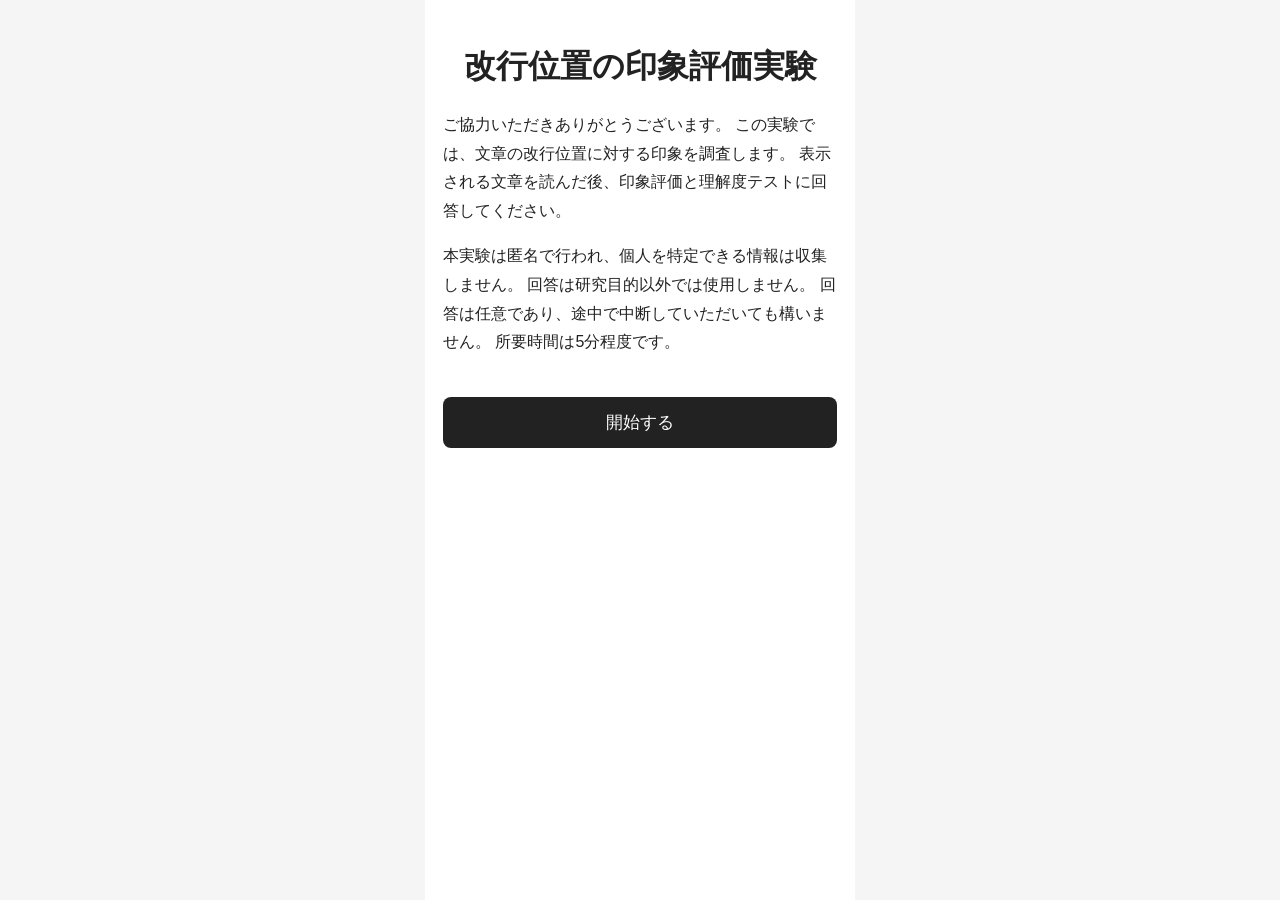
==== index.html @ 73251484 "印象評価の向きを反転、説明文と読書頻度の選択肢を更新 - SD法の形容詞対を左右入れ替え(1=ネガティブ側、6=ポジティブ側) - 開始画面の説明文に匿名性・任意参加/途中離脱可能の記載を追加 - 読" ====
<!DOCTYPE html>
<html lang="ja">
<head>
  <meta charset="UTF-8">
  <meta name="viewport" content="width=device-width, initial-scale=1.0">
  <title>改行位置の印象評価実験</title>
  <link rel="stylesheet" href="style.css">
</head>
<body>

<div id="startPage" class="page">
  <h1>改行位置の印象評価実験</h1>
  <p>
    ご協力いただきありがとうございます。
    この実験では、文章の改行位置に対する印象を調査します。
    表示される文章を読んだ後、印象評価と理解度テストに回答してください。
  </p>
  <p>
    本実験は匿名で行われ、個人を特定できる情報は収集しません。
    回答は研究目的以外では使用しません。
    回答は任意であり、途中で中断していただいても構いません。
    所要時間は5分程度です。
  </p>
   <button onclick="showPage('attributePage')">開始する</button>
</div>

<div id="attributePage" class="page hidden">


  <h2>属性入力</h2>

  <label>年齢</label>
  <input type="number" id="age" placeholder="例：21">

  <label>性別</label>
  <select id="gender">
    <option value="">選択してください</option>
    <option value="男">男</option>
    <option value="女">女</option>
    <option value="その他">その他</option>
    <option value="無回答">無回答</option>
  </select>

  <label>実験を受けている場所</label>
  <select id="place">
    <option value="">選択してください</option>
    <option value="大学">大学</option>
    <option value="自宅">自宅</option>
    <option value="その他">その他</option>
    <option value="無回答">無回答</option>
  </select>

  <label>読書頻度</label>
  <select id="readingHabit">
    <option value="">選択してください</option>
    <option value="ほとんど読まない">ほとんど読まない</option>
    <option value="月に1〜3冊">月に1〜3冊</option>
    <option value="月に4〜7冊">月に4〜7冊</option>
    <option value="月に8冊以上">月に8冊以上</option>
  </select>

  <label>1日のスマホ利用時間</label>
  <select id="smartphoneTime">
    <option value="">選択してください</option>
    <option value="1時間未満">1時間未満</option>
    <option value="1〜3時間">1〜3時間</option>
    <option value="3〜5時間">3〜5時間</option>
    <option value="5時間以上">5時間以上</option>
  </select>

  <button onclick="startExperiment()">実験を始める</button>
</div>

<div id="textPage" class="page hidden">
  <h2 id="textTitle"></h2>
  <img id="textImage" src="" alt="実験文章">
  <button onclick="goSurvey()">読み終わった</button>
</div>


<div id="surveyPage" class="page hidden">
  <h2>印象評価</h2>
  <p>文章の内容ではなく、改行のされ方について評価してください。</p>
  <div id="surveyArea"></div>
  <button onclick="goQuiz()">次へ</button>
</div>

<div id="quizPage" class="page hidden">
  <h2>理解度テスト</h2>
  <div id="quizArea"></div>
  <button onclick="saveResult()">次へ</button>
</div>

<div id="endPage" class="page hidden">
  <h2>ご協力ありがとうございました</h2>
  <p>送信ボタンを押して回答を送信してください。</p>
  <button onclick="submitData()">送信する</button>
  <p id="sendStatus"></p>
</div>

<script src="script.js"></script>
</body>
</html>
---- style.css ----
body {
  margin: 0;
  font-family: sans-serif;
  background: #f5f5f5;
  color: #222;
}

.page {
  max-width: 430px;
  min-height: 100vh;
  margin: 0 auto;
  padding: 24px 18px;
  box-sizing: border-box;
  background: white;
}


.hidden {
  display: none;
}

h1, h2 {
  text-align: center;
}

p {
  font-size: 16px;
  line-height: 1.8;
}

label {
  display: block;
  margin-top: 18px;
  font-size: 16px;
}

input, select {
  width: 100%;
  padding: 12px;
  margin-top: 6px;
  font-size: 16px;
  box-sizing: border-box;
}

button {
  width: 100%;
  padding: 14px;
  margin-top: 24px;
  font-size: 17px;
  border: none;
  border-radius: 8px;
  background: #222;
  color: white;
}

#textImage {
  width: 100%;
  max-width: 390px;
  display: block;
  margin: 20px auto;
  border: 1px solid #ccc;
}

.question {
  margin-bottom: 24px;
}

.question label {
  display: flex;
  align-items: center;
  gap: 10px;
  margin: 12px 0;
  font-size: 16px;
}

.question input[type="radio"] {
  width: auto;
  margin: 0;
  padding: 0;
}

.sd-item {
  margin-bottom: 26px;
}

.sd-labels {
  display: flex;
  justify-content: space-between;
  font-size: 14px;
  margin-bottom: 8px;
}

.sd-scale {
  display: flex;
  justify-content: space-between;
}

.sd-scale label {
  display: block;
  text-align: center;
  font-size: 13px;
  margin-top: 0;
}

.sd-scale input[type="radio"] {
  width: auto;
  margin: 0;
  padding: 0;
}

input[type="radio"] {
  transform: scale(1.2);
}
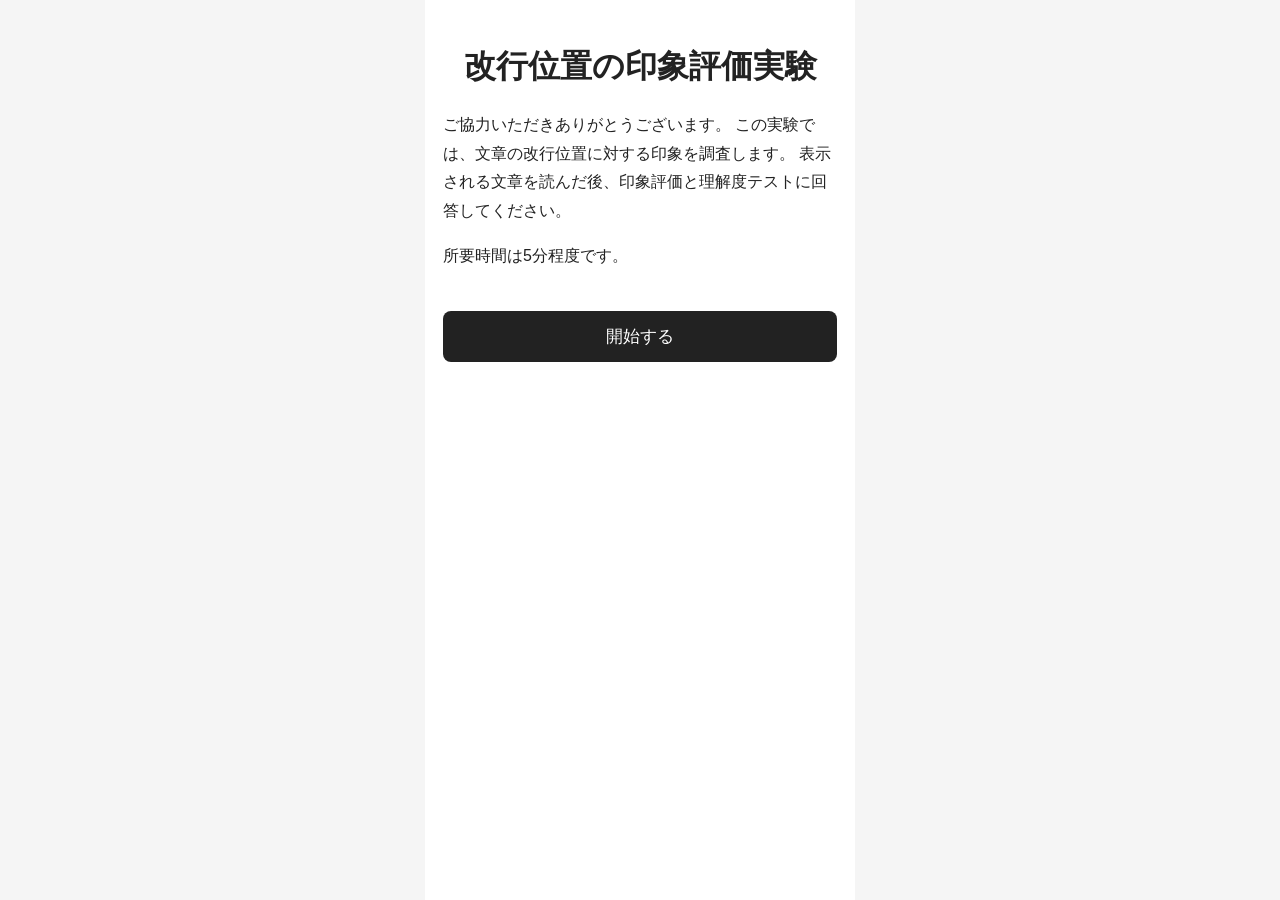
==== commit d978738c: "実験参加の同意ページを追加 Co-Authored-By: Claude Opus 5.5 <noreply@anthropic.com>" ====
--- a/index.html
+++ b/index.html
@@ -15,13 +15,55 @@
     この実験では、文章の改行位置に対する印象を調査します。
     表示される文章を読んだ後、印象評価と理解度テストに回答してください。
   </p>
+  <p>所要時間は5分程度です。</p>
+   <button onclick="goStart()">開始する</button>
+</div>
+
+<div id="consentPage" class="page hidden">
+  <h2>実験参加への同意</h2>
+  <p>以下の内容をお読みいただき、同意いただける場合のみ実験にお進みください。</p>
+
+  <h3>1. 実験の目的</h3>
+  <p>スマートフォンで文章を読むときに、改行の位置が読みやすさや文章の理解にどのような影響を与えるかを調べます。</p>
+
+  <h3>2. 実験の内容</h3>
   <p>
-    本実験は匿名で行われ、個人を特定できる情報は収集しません。
-    回答は研究目的以外では使用しません。
-    回答は任意であり、途中で中断していただいても構いません。
-    所要時間は5分程度です。
+    2つの文章を読み、それぞれについて改行のされ方の印象評価(6項目)と、内容に関する簡単な問題(3問)に回答していただきます。
+    所要時間は5分程度です。文章を読んでいる時間と各画面の回答時間を記録します。
   </p>
-   <button onclick="showPage('attributePage')">開始する</button>
+
+  <h3>3. 参加は任意です</h3>
+  <p>
+    参加するかどうかは自由に決めていただけます。参加しない場合や途中でやめた場合でも、不利益を受けることは一切ありません。
+    途中でページを閉じた場合、それまでの回答は送信されません。
+  </p>
+
+  <h3>4. 個人情報とデータの取り扱い</h3>
+  <p>
+    氏名やメールアドレスなど、個人を特定できる情報は収集しません。
+    収集するのは、年齢・性別などの属性、回答内容、回答時間です。
+    データは研究目的(卒業研究および学内での発表)にのみ使用し、統計的に処理した結果のみを公表します。
+    匿名で収集するため、送信後に特定の方のデータを削除することはできません。
+  </p>
+
+  <h3>5. 問い合わせ先</h3>
+  <p>
+    実験者:京都橘大学 梅村海璃<br>
+    連絡先:umemurakairi@gmail.com
+  </p>
+
+  <label class="consent-check">
+    <input type="checkbox" id="consentCheck" onchange="document.getElementById('consentButton').disabled = !this.checked">
+    <span>上記の内容を理解し、実験への参加に同意します。</span>
+  </label>
+
+  <button id="consentButton" onclick="showPage('attributePage')" disabled>同意して次へ</button>
+  <button class="secondary" onclick="showPage('declinePage')">同意しない</button>
+</div>
+
+<div id="declinePage" class="page hidden">
+  <h2>ご確認ありがとうございました</h2>
+  <p>実験には参加されませんでした。データは一切送信されていません。このページを閉じてください。</p>
 </div>
 
 <div id="attributePage" class="page hidden">
--- a/style.css
+++ b/style.css
@@ -51,6 +51,37 @@
   border-radius: 8px;
   background: #222;
   color: white;
+}
+
+h3 {
+  margin: 24px 0 0;
+  font-size: 17px;
+}
+
+.consent-check {
+  display: flex;
+  align-items: flex-start;
+  gap: 10px;
+  margin-top: 28px;
+  padding: 14px;
+  border: 1px solid #ccc;
+  border-radius: 8px;
+}
+
+.consent-check input {
+  width: auto;
+  margin: 4px 0 0;
+}
+
+button:disabled {
+  background: #aaa;
+}
+
+button.secondary {
+  margin-top: 12px;
+  background: white;
+  color: #222;
+  border: 1px solid #222;
 }
 
 #textImage {
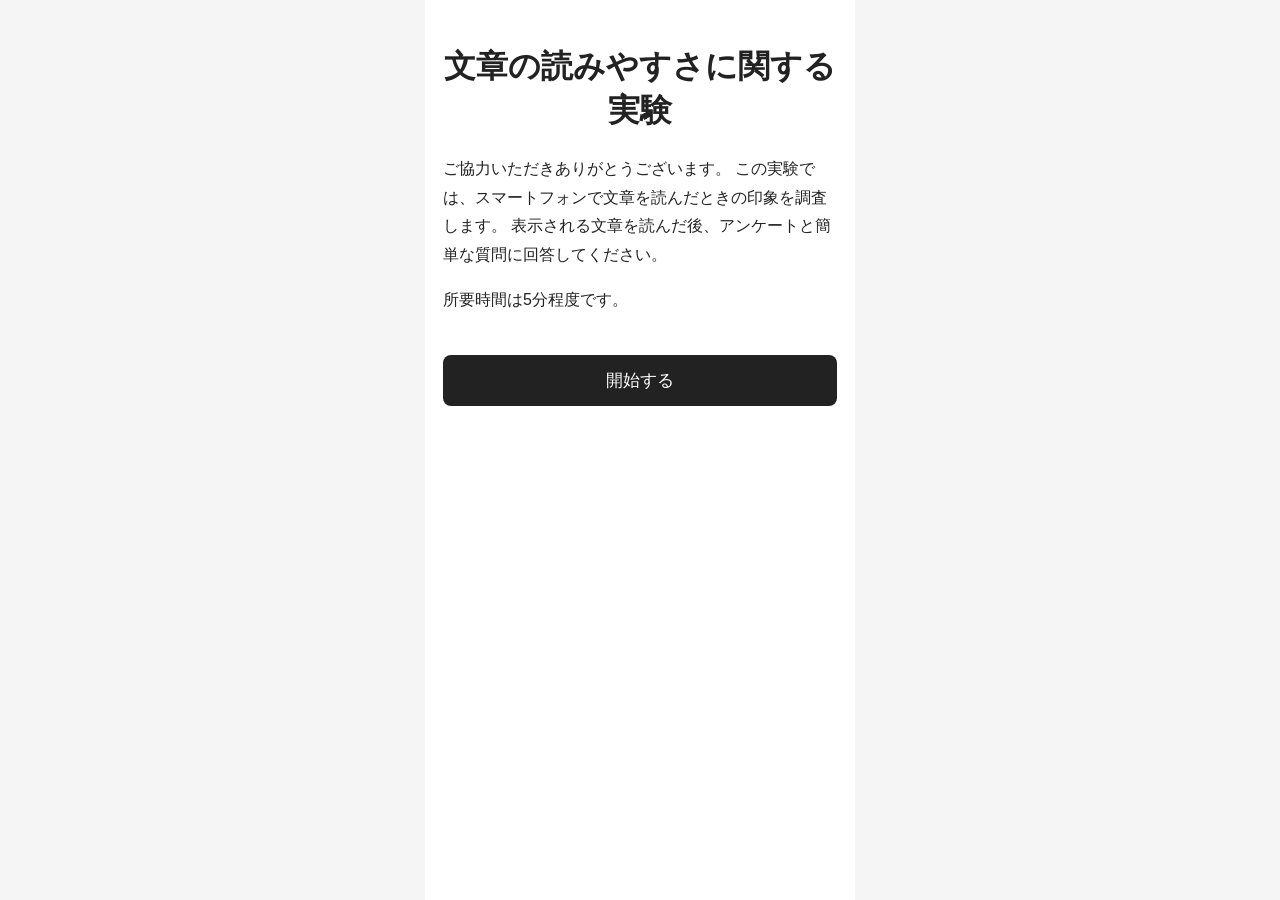
==== commit 988b1430: "同意をGoogleフォームで取る形に変更し、実験ページの同意画面を削除 - 説明文(研究協力へのお願い)のPDFを explanation.pdf として公開 - 属性入力に参加者番号を追加し、同意フ" ====
--- a/index.html
+++ b/index.html
@@ -3,73 +3,29 @@
 <head>
   <meta charset="UTF-8">
   <meta name="viewport" content="width=device-width, initial-scale=1.0">
-  <title>改行位置の印象評価実験</title>
+  <title>文章の読みやすさに関する実験</title>
   <link rel="stylesheet" href="style.css">
 </head>
 <body>
 
 <div id="startPage" class="page">
-  <h1>改行位置の印象評価実験</h1>
+  <h1>文章の読みやすさに関する実験</h1>
   <p>
     ご協力いただきありがとうございます。
-    この実験では、文章の改行位置に対する印象を調査します。
-    表示される文章を読んだ後、印象評価と理解度テストに回答してください。
+    この実験では、スマートフォンで文章を読んだときの印象を調査します。
+    表示される文章を読んだ後、アンケートと簡単な質問に回答してください。
   </p>
   <p>所要時間は5分程度です。</p>
    <button onclick="goStart()">開始する</button>
-</div>
-
-<div id="consentPage" class="page hidden">
-  <h2>実験参加への同意</h2>
-  <p>以下の内容をお読みいただき、同意いただける場合のみ実験にお進みください。</p>
-
-  <h3>1. 実験の目的</h3>
-  <p>スマートフォンで文章を読むときに、改行の位置が読みやすさや文章の理解にどのような影響を与えるかを調べます。</p>
-
-  <h3>2. 実験の内容</h3>
-  <p>
-    2つの文章を読み、それぞれについて改行のされ方の印象評価(6項目)と、内容に関する簡単な問題(3問)に回答していただきます。
-    所要時間は5分程度です。文章を読んでいる時間と各画面の回答時間を記録します。
-  </p>
-
-  <h3>3. 参加は任意です</h3>
-  <p>
-    参加するかどうかは自由に決めていただけます。参加しない場合や途中でやめた場合でも、不利益を受けることは一切ありません。
-    途中でページを閉じた場合、それまでの回答は送信されません。
-  </p>
-
-  <h3>4. 個人情報とデータの取り扱い</h3>
-  <p>
-    氏名やメールアドレスなど、個人を特定できる情報は収集しません。
-    収集するのは、年齢・性別などの属性、回答内容、回答時間です。
-    データは研究目的(卒業研究および学内での発表)にのみ使用し、統計的に処理した結果のみを公表します。
-    匿名で収集するため、送信後に特定の方のデータを削除することはできません。
-  </p>
-
-  <h3>5. 問い合わせ先</h3>
-  <p>
-    実験者:京都橘大学 梅村海璃<br>
-    連絡先:umemurakairi@gmail.com
-  </p>
-
-  <label class="consent-check">
-    <input type="checkbox" id="consentCheck" onchange="document.getElementById('consentButton').disabled = !this.checked">
-    <span>上記の内容を理解し、実験への参加に同意します。</span>
-  </label>
-
-  <button id="consentButton" onclick="showPage('attributePage')" disabled>同意して次へ</button>
-  <button class="secondary" onclick="showPage('declinePage')">同意しない</button>
-</div>
-
-<div id="declinePage" class="page hidden">
-  <h2>ご確認ありがとうございました</h2>
-  <p>実験には参加されませんでした。データは一切送信されていません。このページを閉じてください。</p>
 </div>
 
 <div id="attributePage" class="page hidden">
 
 
   <h2>属性入力</h2>
+
+  <label>参加者番号(実験者がお伝えします)</label>
+  <input type="number" id="participantNo" placeholder="例:1">
 
   <label>年齢</label>
   <input type="number" id="age" placeholder="例：21">
--- a/style.css
+++ b/style.css
@@ -51,37 +51,6 @@
   border-radius: 8px;
   background: #222;
   color: white;
-}
-
-h3 {
-  margin: 24px 0 0;
-  font-size: 17px;
-}
-
-.consent-check {
-  display: flex;
-  align-items: flex-start;
-  gap: 10px;
-  margin-top: 28px;
-  padding: 14px;
-  border: 1px solid #ccc;
-  border-radius: 8px;
-}
-
-.consent-check input {
-  width: auto;
-  margin: 4px 0 0;
-}
-
-button:disabled {
-  background: #aaa;
-}
-
-button.secondary {
-  margin-top: 12px;
-  background: white;
-  color: #222;
-  border: 1px solid #222;
 }
 
 #textImage {
